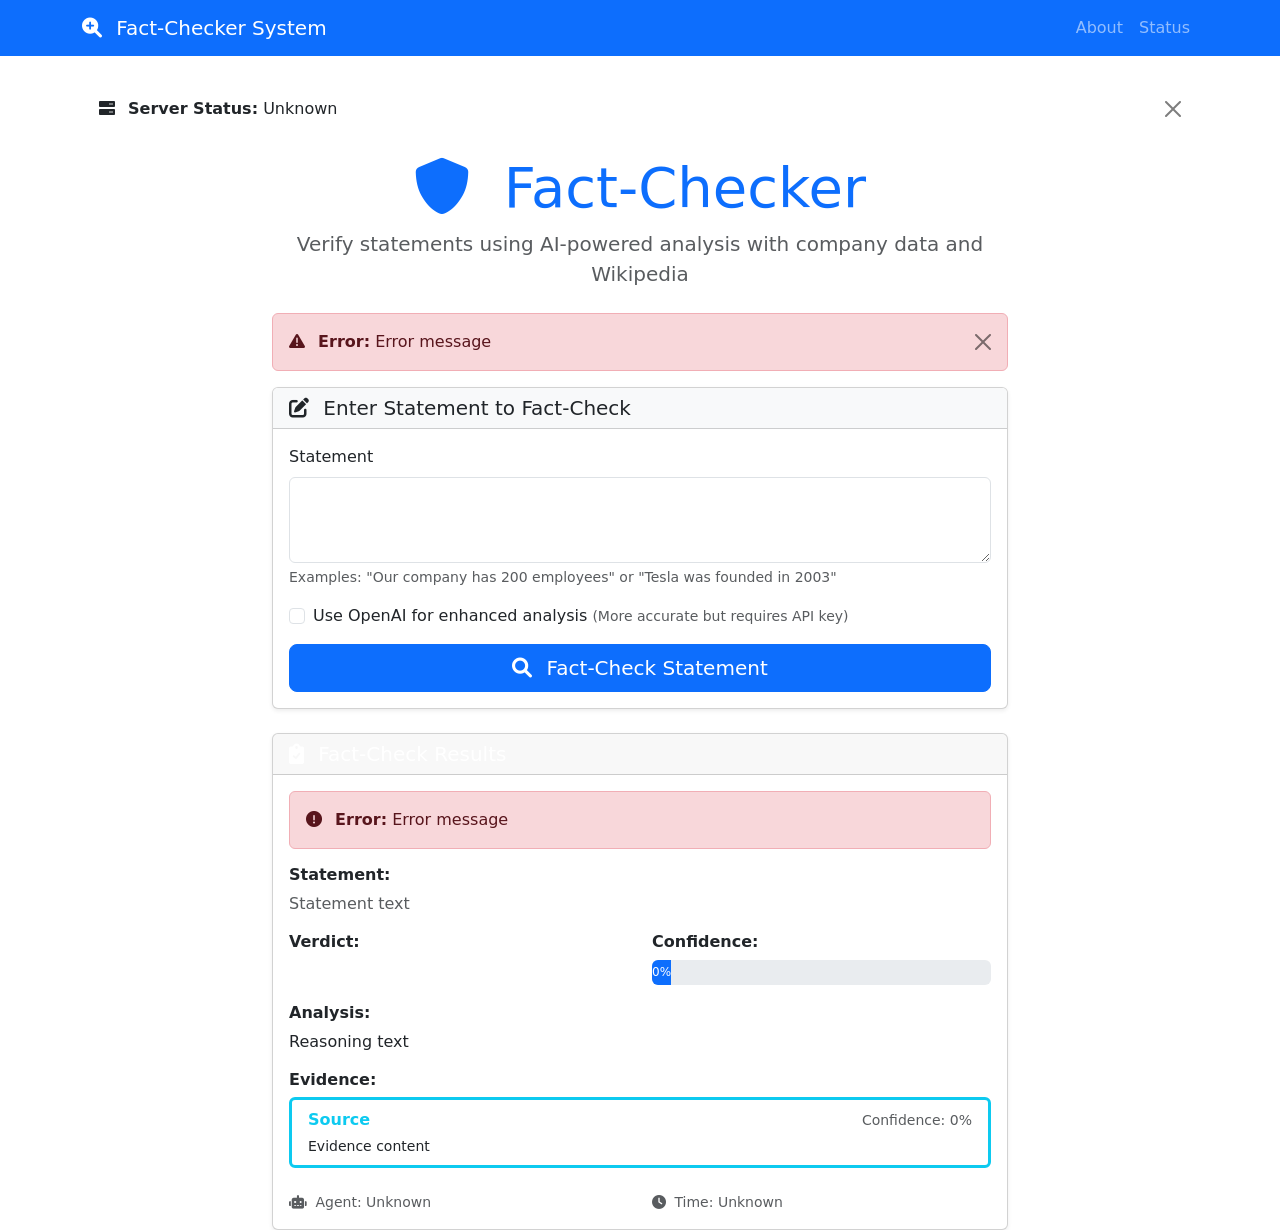
==== spring-http-client/src/main/resources/templates/index.html @ 0045579a "added http server and spring boot application as client, added UI and dockerised the whole applicati" ====
<!DOCTYPE html>
<html lang="en" xmlns:th="http://www.thymeleaf.org">
<head>
    <meta charset="UTF-8">
    <meta name="viewport" content="width=device-width, initial-scale=1.0">
    <title>Fact-Checker System</title>
    <link href="https://cdn.jsdelivr.net/npm/bootstrap@5.3.0/dist/css/bootstrap.min.css" rel="stylesheet">
    <link href="https://cdnjs.cloudflare.com/ajax/libs/font-awesome/6.0.0/css/all.min.css" rel="stylesheet">
    <link th:href="@{/css/style.css}" rel="stylesheet">
</head>
<body>
    <nav class="navbar navbar-expand-lg navbar-dark bg-primary">
        <div class="container">
            <a class="navbar-brand" href="/">
                <i class="fas fa-search-plus me-2"></i>
                Fact-Checker System
            </a>
            <div class="navbar-nav ms-auto">
                <a class="nav-link" href="/about">About</a>
                <a class="nav-link" href="/status" target="_blank">Status</a>
            </div>
        </div>
    </nav>

    <div class="container mt-4">
        <!-- Server Status Alert -->
        <div th:if="${serverStatus}" class="alert alert-dismissible fade show" 
             th:classappend="${serverStatus.server == 'running'} ? 'alert-success' : 'alert-warning'">
            <i class="fas fa-server me-2"></i>
            <strong>Server Status:</strong> 
            <span th:text="${serverStatus.server}">Unknown</span>
            <span th:if="${serverStatus.message}" th:text="' - ' + ${serverStatus.message}"></span>
            <button type="button" class="btn-close" data-bs-dismiss="alert"></button>
        </div>

        <!-- Main Content -->
        <div class="row">
            <div class="col-lg-8 mx-auto">
                
                <!-- Page Header -->
                <div class="text-center mb-4">
                    <h1 class="display-4 text-primary">
                        <i class="fas fa-shield-alt me-3"></i>
                        Fact-Checker
                    </h1>
                    <p class="lead text-muted">
                        Verify statements using AI-powered analysis with company data and Wikipedia
                    </p>
                </div>

                <!-- Error Alert -->
                <div th:if="${error}" class="alert alert-danger alert-dismissible fade show">
                    <i class="fas fa-exclamation-triangle me-2"></i>
                    <strong>Error:</strong> <span th:text="${error}">Error message</span>
                    <button type="button" class="btn-close" data-bs-dismiss="alert"></button>
                </div>

                <!-- Fact-Check Form -->
                <div class="card shadow-sm mb-4">
                    <div class="card-header bg-light">
                        <h5 class="card-title mb-0">
                            <i class="fas fa-edit me-2"></i>
                            Enter Statement to Fact-Check
                        </h5>
                    </div>
                    <div class="card-body">
                        <form th:action="@{/fact-check}" th:object="${factCheckRequest}" method="post">
                            
                            <!-- Statement Input -->
                            <div class="mb-3">
                                <label for="statement" class="form-label">Statement</label>
                                <textarea 
                                    class="form-control" 
                                    id="statement" 
                                    th:field="*{statement}"
                                    rows="3" 
                                    placeholder="Enter the statement you want to fact-check here..."
                                    required
                                    th:classappend="${#fields.hasErrors('statement')} ? 'is-invalid' : ''">
                                </textarea>
                                <div th:if="${#fields.hasErrors('statement')}" class="invalid-feedback">
                                    <span th:errors="*{statement}">Statement error</span>
                                </div>
                                <div class="form-text">
                                    Examples: "Our company has 200 employees" or "Tesla was founded in 2003"
                                </div>
                            </div>

                            <!-- Classification Preview -->
                            <div id="classificationPreview" class="mb-3" style="display: none;">
                                <div class="alert alert-info">
                                    <i class="fas fa-tag me-2"></i>
                                    <strong>Statement Type:</strong> 
                                    <span id="statementType">Unknown</span>
                                    <small class="d-block mt-1" id="classificationDescription"></small>
                                </div>
                            </div>

                            <!-- Options -->
                            <div class="mb-3">
                                <div class="form-check">
                                    <input 
                                        class="form-check-input" 
                                        type="checkbox" 
                                        id="useOpenAI" 
                                        th:field="*{useOpenAI}">
                                    <label class="form-check-label" for="useOpenAI">
                                        Use OpenAI for enhanced analysis
                                        <small class="text-muted">(More accurate but requires API key)</small>
                                    </label>
                                </div>
                            </div>

                            <!-- Submit Button -->
                            <div class="d-grid">
                                <button type="submit" class="btn btn-primary btn-lg" id="factCheckBtn">
                                    <i class="fas fa-search me-2"></i>
                                    Fact-Check Statement
                                </button>
                            </div>
                        </form>
                    </div>
                </div>

                <!-- Results Section -->
                <div th:if="${factCheckResponse}" class="card shadow-sm">
                    <div class="card-header" th:classappend="'bg-' + ${factCheckResponse.verdictClass}">
                        <h5 class="card-title text-white mb-0">
                            <i class="fas fa-clipboard-check me-2"></i>
                            Fact-Check Results
                        </h5>
                    </div>
                    <div class="card-body">
                        
                        <!-- Error Display -->
                        <div th:if="${factCheckResponse.hasError()}" class="alert alert-danger">
                            <i class="fas fa-exclamation-circle me-2"></i>
                            <strong>Error:</strong> <span th:text="${factCheckResponse.error}">Error message</span>
                        </div>

                        <!-- Success Results -->
                        <div th:unless="${factCheckResponse.hasError()}">
                            
                            <!-- Statement -->
                            <div class="mb-3">
                                <h6 class="fw-bold">Statement:</h6>
                                <p class="text-muted mb-0" th:text="${factCheckResponse.statement}">Statement text</p>
                            </div>

                            <!-- Verdict and Confidence -->
                            <div class="row mb-3">
                                <div class="col-md-6">
                                    <h6 class="fw-bold">Verdict:</h6>
                                    <span class="badge fs-6" 
                                          th:classappend="'bg-' + ${factCheckResponse.verdictClass}"
                                          th:text="${factCheckResponse.verdict}">
                                        Verdict
                                    </span>
                                </div>
                                <div class="col-md-6">
                                    <h6 class="fw-bold">Confidence:</h6>
                                    <div class="progress" style="height: 25px;">
                                        <div class="progress-bar" 
                                             th:classappend="'bg-' + ${factCheckResponse.verdictClass}"
                                             th:style="'width: ' + ${factCheckResponse.confidencePercentage}"
                                             th:text="${factCheckResponse.confidencePercentage}">
                                            0%
                                        </div>
                                    </div>
                                </div>
                            </div>

                            <!-- Reasoning -->
                            <div class="mb-3">
                                <h6 class="fw-bold">Analysis:</h6>
                                <p class="mb-0" th:text="${factCheckResponse.reasoning}">Reasoning text</p>
                            </div>

                            <!-- Evidence -->
                            <div th:if="${factCheckResponse.evidence != null and !factCheckResponse.evidence.isEmpty()}" class="mb-3">
                                <h6 class="fw-bold">Evidence:</h6>
                                <div class="row">
                                    <div th:each="evidence : ${factCheckResponse.evidence}" class="col-12 mb-2">
                                        <div class="card border-start border-3 border-info">
                                            <div class="card-body py-2 px-3">
                                                <div class="d-flex justify-content-between align-items-center mb-1">
                                                    <strong class="text-info" th:text="${evidence.source}">Source</strong>
                                                    <small class="text-muted">
                                                        Confidence: <span th:text="${evidence.confidencePercentage}">0%</span>
                                                    </small>
                                                </div>
                                                <p class="mb-0 small" th:text="${evidence.content}">Evidence content</p>
                                            </div>
                                        </div>
                                    </div>
                                </div>
                            </div>

                            <!-- Metadata -->
                            <div class="row text-muted small">
                                <div class="col-md-6">
                                    <i class="fas fa-robot me-1"></i>
                                    Agent: <span th:text="${factCheckResponse.agentUsed}">Unknown</span>
                                </div>
                                <div class="col-md-6" th:if="${factCheckResponse.timestamp}">
                                    <i class="fas fa-clock me-1"></i>
                                    Time: <span th:text="${factCheckResponse.timestamp}">Unknown</span>
                                </div>
                            </div>
                        </div>
                    </div>
                </div>
            </div>
        </div>
    </div>

    <!-- Scripts -->
    <script src="https://cdn.jsdelivr.net/npm/bootstrap@5.3.0/dist/js/bootstrap.bundle.min.js"></script>
    <script th:src="@{/js/app.js}"></script>
</body>
</html>
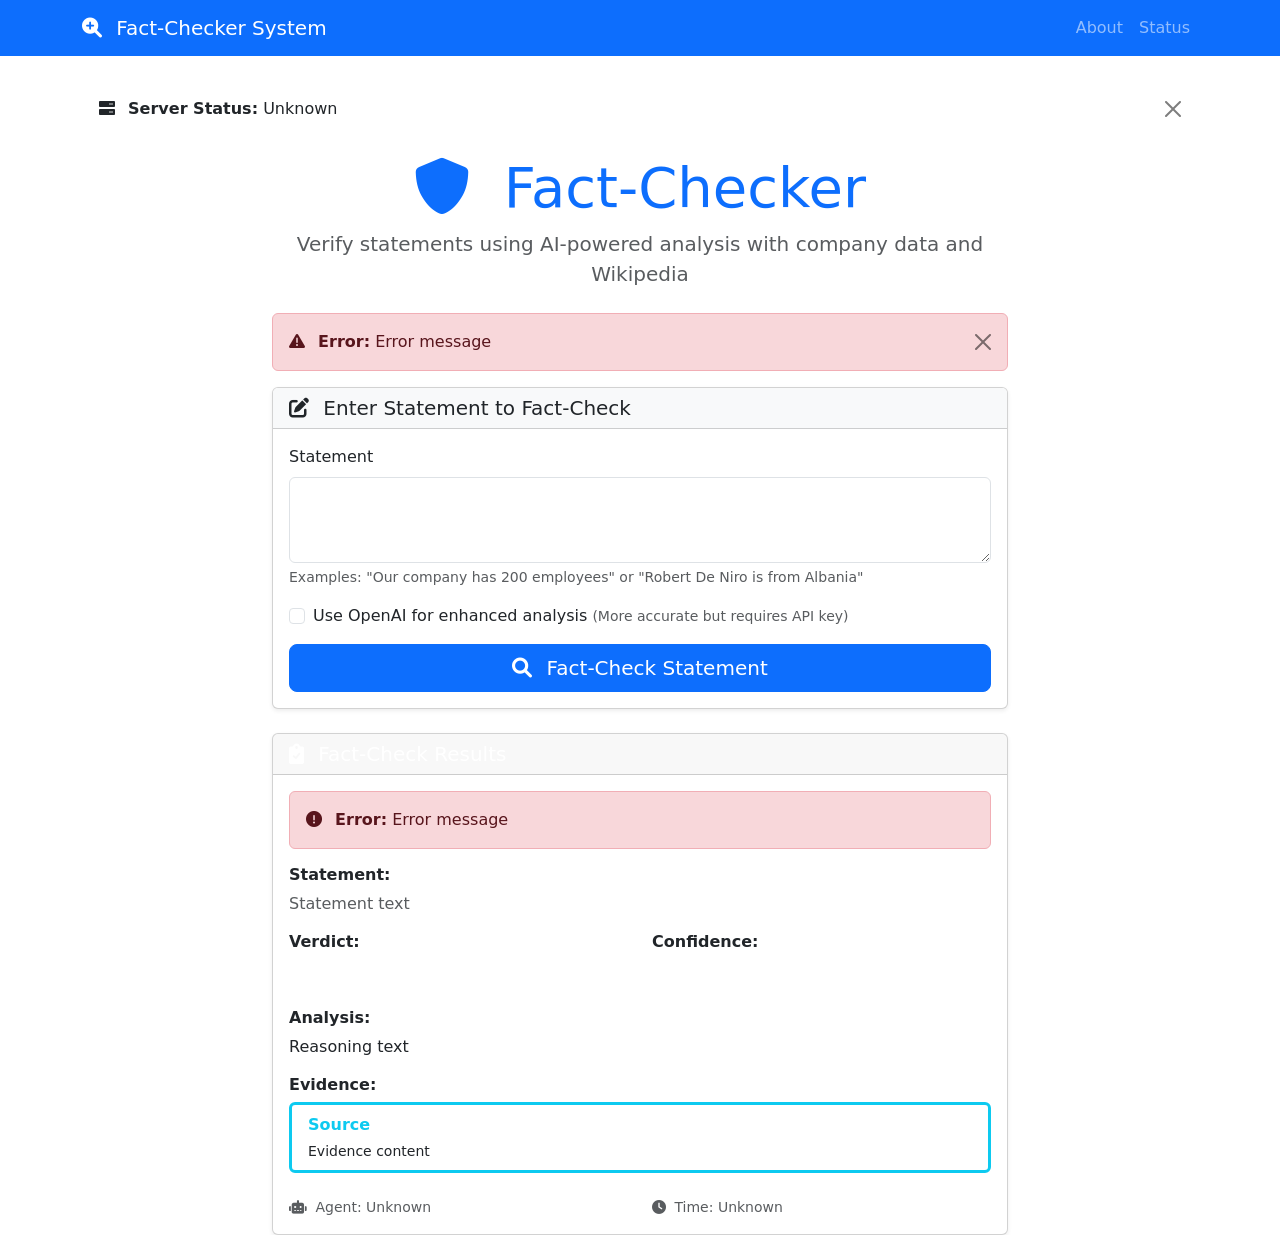
==== commit 214f6c4e: "added confidence level instead of percentages" ====
--- a/spring-http-client/src/main/resources/templates/index.html
+++ b/spring-http-client/src/main/resources/templates/index.html
@@ -82,7 +82,7 @@
                                     <span th:errors="*{statement}">Statement error</span>
                                 </div>
                                 <div class="form-text">
-                                    Examples: "Our company has 200 employees" or "Tesla was founded in 2003"
+                                    Examples: "Our company has 200 employees" or "Robert De Niro is from Albania"
                                 </div>
                             </div>
 
@@ -159,14 +159,11 @@
                                 </div>
                                 <div class="col-md-6">
                                     <h6 class="fw-bold">Confidence:</h6>
-                                    <div class="progress" style="height: 25px;">
-                                        <div class="progress-bar" 
-                                             th:classappend="'bg-' + ${factCheckResponse.verdictClass}"
-                                             th:style="'width: ' + ${factCheckResponse.confidencePercentage}"
-                                             th:text="${factCheckResponse.confidencePercentage}">
-                                            0%
-                                        </div>
-                                    </div>
+                                    <span class="badge fs-6 px-3 py-2"
+                                          th:classappend="'bg-' + ${factCheckResponse.confidenceLevel.bootstrapClass}"
+                                          th:text="${factCheckResponse.confidenceLevelDisplay}">
+                                        Unknown
+                                    </span>
                                 </div>
                             </div>
 
@@ -185,9 +182,11 @@
                                             <div class="card-body py-2 px-3">
                                                 <div class="d-flex justify-content-between align-items-center mb-1">
                                                     <strong class="text-info" th:text="${evidence.source}">Source</strong>
-                                                    <small class="text-muted">
-                                                        Confidence: <span th:text="${evidence.confidencePercentage}">0%</span>
-                                                    </small>
+                                                    <span class="badge badge-sm"
+                                                          th:classappend="'bg-' + ${evidence.confidenceLevel.bootstrapClass}"
+                                                          th:text="${evidence.confidenceLevelDisplay}">
+                                                        Unknown
+                                                    </span>
                                                 </div>
                                                 <p class="mb-0 small" th:text="${evidence.content}">Evidence content</p>
                                             </div>
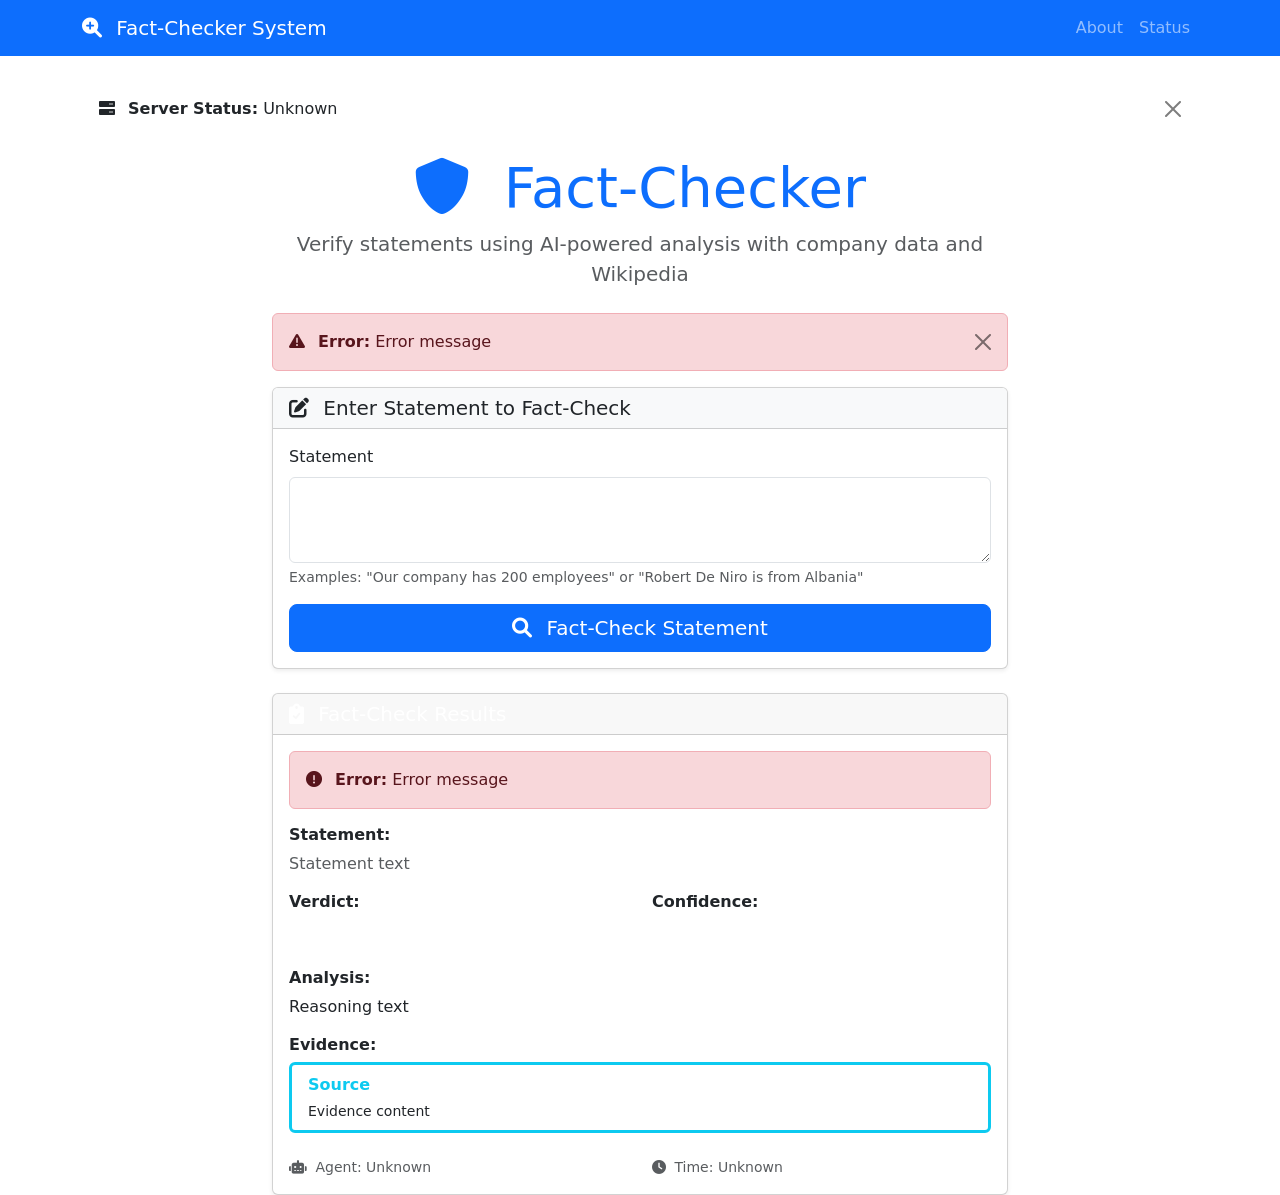
==== commit 34513133: "removed the boolean property of use OpenAI in the UI" ====
--- a/spring-http-client/src/main/resources/templates/index.html
+++ b/spring-http-client/src/main/resources/templates/index.html
@@ -29,7 +29,7 @@
             <i class="fas fa-server me-2"></i>
             <strong>Server Status:</strong> 
             <span th:text="${serverStatus.server}">Unknown</span>
-            <span th:if="${serverStatus.message}" th:text="' - ' + ${serverStatus.message}"></span>
+            <span th:if="${serverStatus.containsKey('message')}" th:text="' - ' + ${serverStatus.message}"></span>
             <button type="button" class="btn-close" data-bs-dismiss="alert"></button>
         </div>
 
@@ -98,7 +98,7 @@
 
                             <!-- Options -->
                             <div class="mb-3">
-                                <div class="form-check">
+                                <!--<div class="form-check">
                                     <input 
                                         class="form-check-input" 
                                         type="checkbox" 
@@ -108,7 +108,7 @@
                                         Use OpenAI for enhanced analysis
                                         <small class="text-muted">(More accurate but requires API key)</small>
                                     </label>
-                                </div>
+                                </div>-->
                             </div>
 
                             <!-- Submit Button -->
